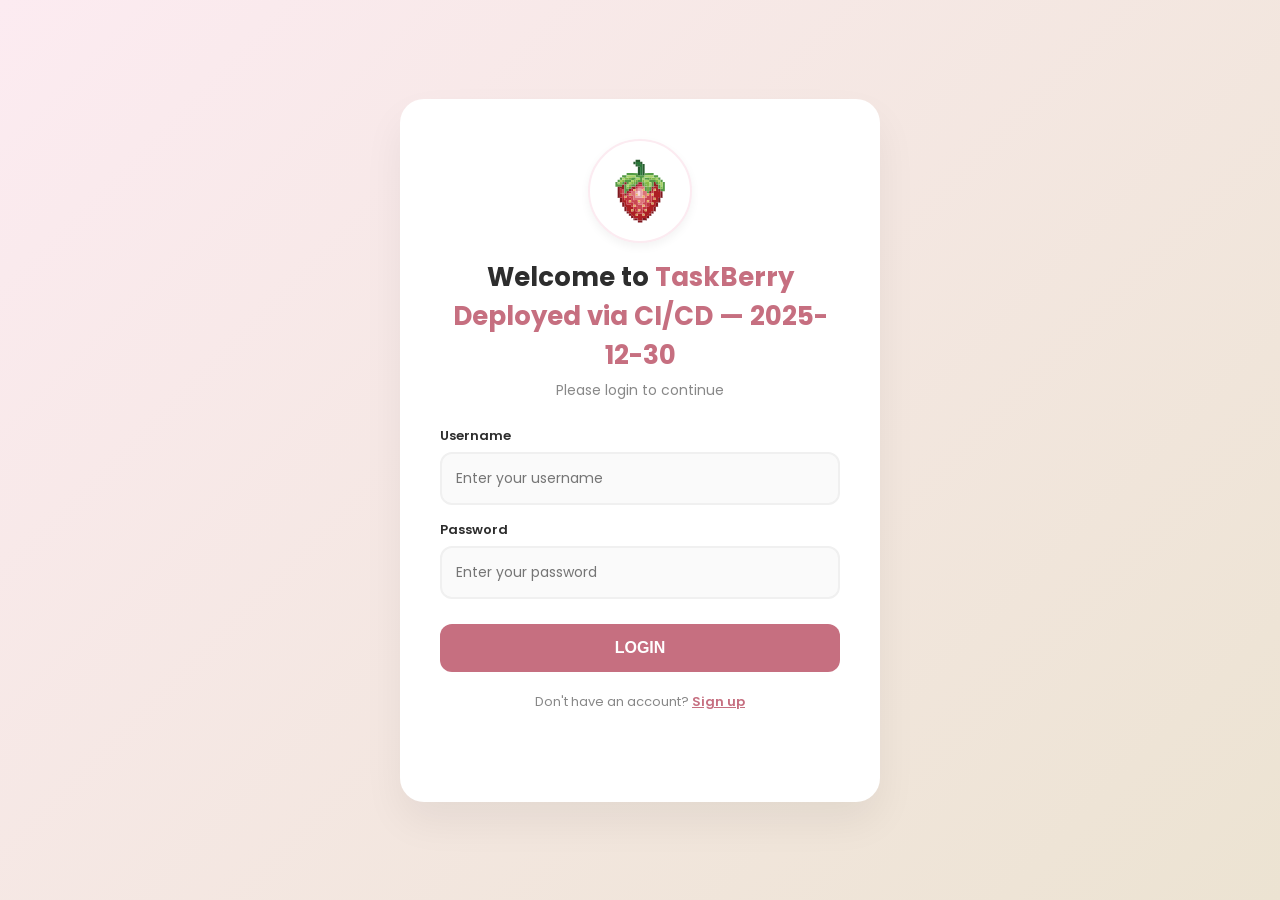
==== frontend/index.html @ b9a4573b "new views" ====
<!DOCTYPE html>
<html lang="en">
<head>
  <meta charset="UTF-8" />
  <meta name="viewport" content="width=device-width, initial-scale=1.0" />
  <title>TaskBerry – Welcome</title>
  <link rel="stylesheet" href="login.css" />
  <link href="https://fonts.googleapis.com/css2?family=Poppins:wght@300;400;500;600;700&display=swap" rel="stylesheet">
</head>

<body>
  
  <div class="login-page">
    
    <div class="login-card">
      
      <div class="login-header">
        <div class="icon-circle">
          <img src="assets/taskberry-logo.svg" alt="TaskBerry Logo" class="user-avatar">
        </div>
        <h2 class="title">Welcome to <span>TaskBerry Deployed via CI/CD — 2025-12-30</span></h2>
        <p id="page-subtitle" class="subtitle">Please login to continue</p>
      </div>

      <div id="login-box" class="form-content">
        <div class="input-group">
          <label> Username</label>
          <input id="username" type="text" placeholder="Enter your username" />
        </div>
        
        <div class="input-group">
          <label>Password</label>
          <input id="password" type="password" placeholder="Enter your password" />
        </div>

        <button onclick="handleLogin()" class="btn-login">LOGIN</button>
        
        <p class="switch-text">
          Don't have an account? 
          <span onclick="toggleForms('register')" class="link-btn">Sign up</span>
        </p>
      </div>

      <div id="register-box" class="form-content hidden">
        <div class="input-group">
          <label>Username</label>
          <input id="reg-username" type="text" placeholder="Choose a username" />
        </div>

        <div class="input-group">
          <label>Email (Optional)</label>
          <input id="reg-email" type="email" placeholder="example@mail.com" />
        </div>
        
        <div class="input-group">
          <label>Password</label>
          <input id="reg-password" type="password" placeholder="Create a password" />
        </div>

        <button onclick="handleRegister()" class="btn-login btn-register">SIGN UP</button>
        
        <p class="switch-text">
          Already have an account? 
          <span onclick="toggleForms('login')" class="link-btn">Login</span>
        </p>
      </div>

      <p id="error" class="error-msg"></p>
      <p id="success" class="success-msg"></p>

    </div>
  </div>

  <script src="config.js"></script>
  <script src="main.js"></script>
</body>
</html>
---- frontend/login.css ----
/* ---------- GLOBAL / VARIABLES ---------- */
:root {
  /* TaskBerry Renk Paleti */
  --bg-gradient-1: #FCEBF1;
  --bg-gradient-2: #ECE3D2;
  --card-bg: #FFFFFF;
  --text-main: #2D2D2D;
  --text-muted: #888888;
  --accent-color: #C66F80;
  --accent-hover: #4A6644;
  --error-color: #e74c3c;
  --success-color: #2ecc71; /* Yeni: Başarı mesajı rengi */
}

body {
  margin: 0;
  padding: 0;
  font-family: "Poppins", sans-serif;
  height: 100vh;
  overflow: hidden;
}

.login-page {
  width: 100%;
  height: 100vh;
  background: linear-gradient(135deg, var(--bg-gradient-1) 0%, var(--bg-gradient-2) 100%);
  display: flex;
  justify-content: center;
  align-items: center;
}

.login-card {
  background: var(--card-bg);
  padding: 40px;
  width: 100%;
  max-width: 400px;
  border-radius: 24px;
  box-shadow: 0 20px 40px rgba(0,0,0,0.06);
  text-align: center;
  position: relative;
  transition: all 0.3s ease;
}

/* Header */
.icon-circle {
  width: 90px;
  height: 90px;
  margin: 0 auto 15px;
  padding: 5px;
  background: white;
  border-radius: 50%;
  box-shadow: 0 4px 10px rgba(0,0,0,0.05);
  border: 2px solid var(--bg-gradient-1);
}

.user-avatar {
  width: 100%;
  height: 100%;
  border-radius: 50%;
  object-fit: cover;
}

.title {
  font-size: 26px;
  font-weight: 700;
  margin: 0;
  color: var(--text-main);
}
.title span { color: var(--accent-color); }

.subtitle {
  margin: 5px 0 25px;
  font-size: 14px;
  color: var(--text-muted);
}

/* Form Inputs */
.input-group {
  text-align: left;
  margin-bottom: 15px;
}

.input-group label {
  display: block;
  margin-bottom: 6px;
  font-size: 13px;
  font-weight: 600;
  color: var(--text-main);
}

.input-group input {
  width: 100%;
  box-sizing: border-box;
  padding: 14px;
  border-radius: 12px;
  border: 2px solid #f0f0f0;
  background: #fafafa;
  font-family: inherit;
  font-size: 14px;
  transition: 0.3s;
}
.input-group input:focus {
  outline: none;
  border-color: var(--accent-color);
  background: white;
}

/* Buttons */
.btn-login {
  width: 100%;
  padding: 15px;
  margin-top: 10px;
  background: var(--accent-color);
  color: white;
  border: none;
  border-radius: 12px;
  font-size: 16px;
  font-weight: 600;
  cursor: pointer;
  transition: 0.3s;
}
.btn-login:hover {
  background: var(--accent-hover);
  transform: translateY(-2px);
  box-shadow: 0 5px 15px rgba(74, 102, 68, 0.2);
}

/* --- YENİ EKLENEN STİLLER --- */

/* Formlar arası geçiş linkleri */
.switch-text {
  margin-top: 20px;
  font-size: 13px;
  color: var(--text-muted);
}
.link-btn {
  color: var(--accent-color);
  font-weight: 600;
  cursor: pointer;
  text-decoration: underline;
}
.link-btn:hover { color: var(--accent-hover); }

/* Gizleme sınıfı */
.hidden {
  display: none;
}

/* Mesajlar */
.error-msg {
  color: var(--error-color);
  margin-top: 15px;
  font-size: 13px;
  font-weight: 500;
  min-height: 20px;
}
.success-msg {
  color: var(--success-color);
  margin-top: 15px;
  font-size: 13px;
  font-weight: 600;
}
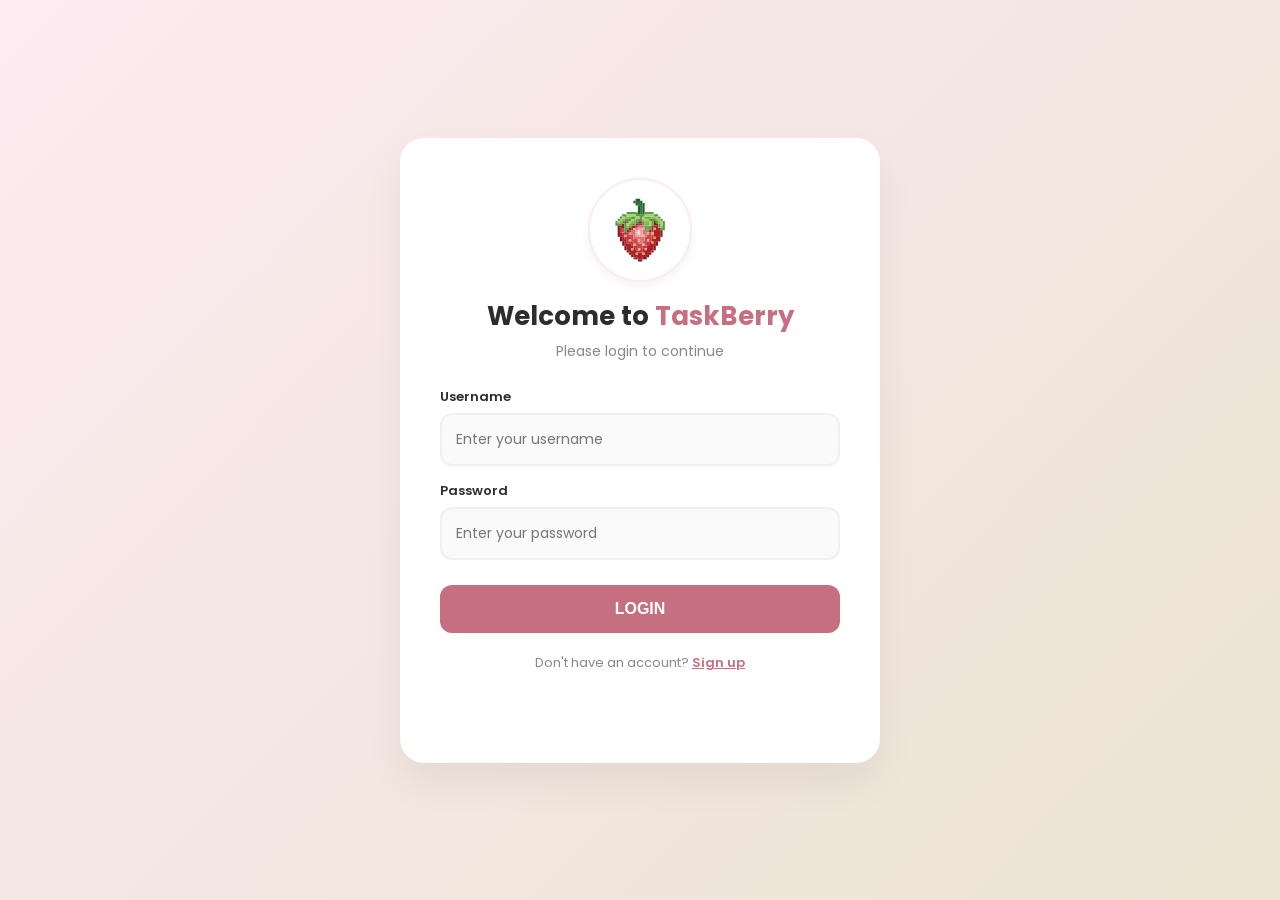
==== commit a66a60a9: "new views" ====
--- a/frontend/index.html
+++ b/frontend/index.html
@@ -18,7 +18,7 @@
         <div class="icon-circle">
           <img src="assets/taskberry-logo.svg" alt="TaskBerry Logo" class="user-avatar">
         </div>
-        <h2 class="title">Welcome to <span>TaskBerry Deployed via CI/CD — 2025-12-30</span></h2>
+        <h2 class="title">Welcome to <span>TaskBerry</span></h2>
         <p id="page-subtitle" class="subtitle">Please login to continue</p>
       </div>
 
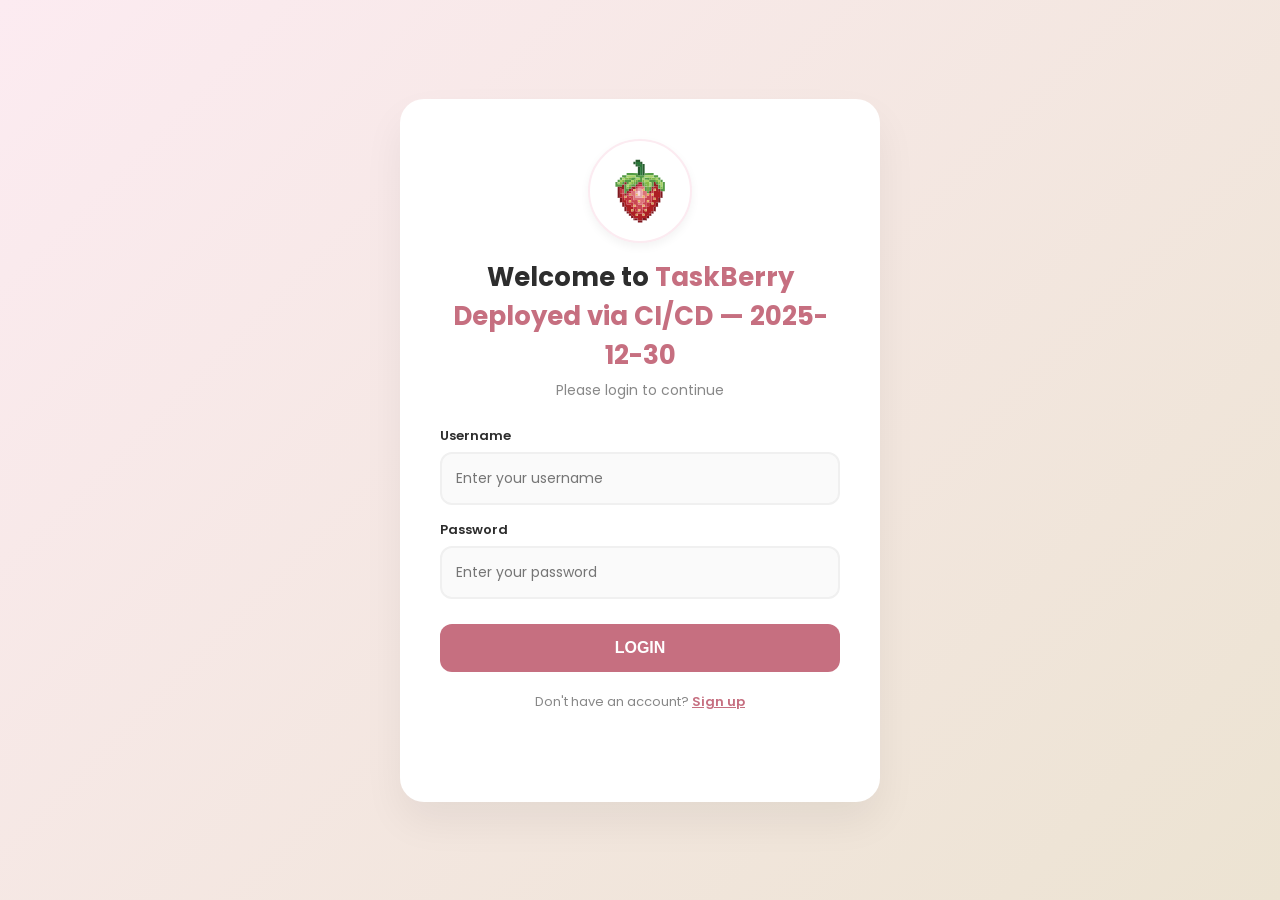
==== commit 5d4a4212: "new feature" ====
--- a/frontend/index.html
+++ b/frontend/index.html
@@ -18,7 +18,7 @@
         <div class="icon-circle">
           <img src="assets/taskberry-logo.svg" alt="TaskBerry Logo" class="user-avatar">
         </div>
-        <h2 class="title">Welcome to <span>TaskBerry</span></h2>
+        <h2 class="title">Welcome to <span>TaskBerry Deployed via CI/CD — 2025-12-30</span></h2>
         <p id="page-subtitle" class="subtitle">Please login to continue</p>
       </div>
 
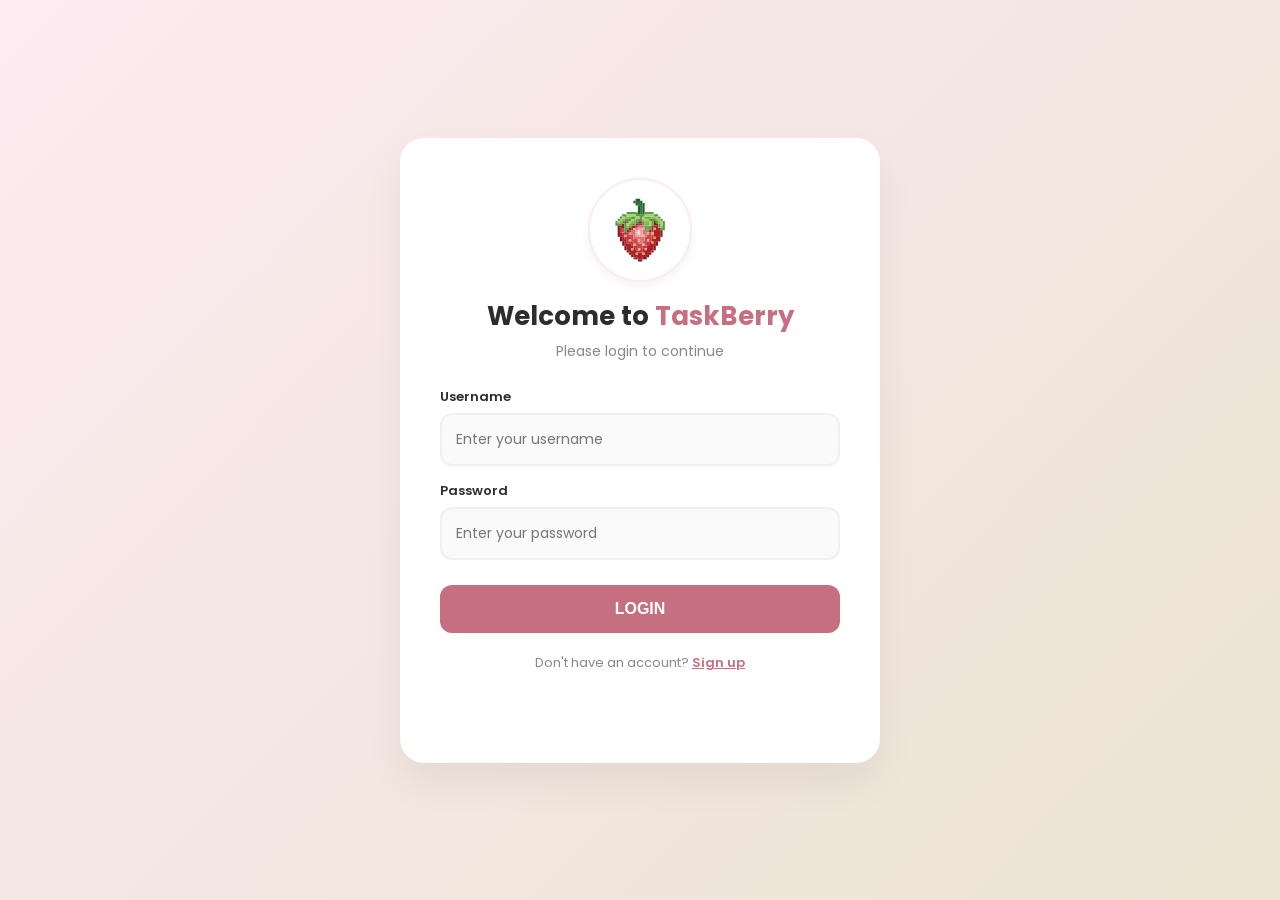
==== commit b689a510: "new views" ====
--- a/frontend/index.html
+++ b/frontend/index.html
@@ -18,7 +18,7 @@
         <div class="icon-circle">
           <img src="assets/taskberry-logo.svg" alt="TaskBerry Logo" class="user-avatar">
         </div>
-        <h2 class="title">Welcome to <span>TaskBerry Deployed via CI/CD — 2025-12-30</span></h2>
+        <h2 class="title">Welcome to <span>TaskBerry</span></h2>
         <p id="page-subtitle" class="subtitle">Please login to continue</p>
       </div>
 
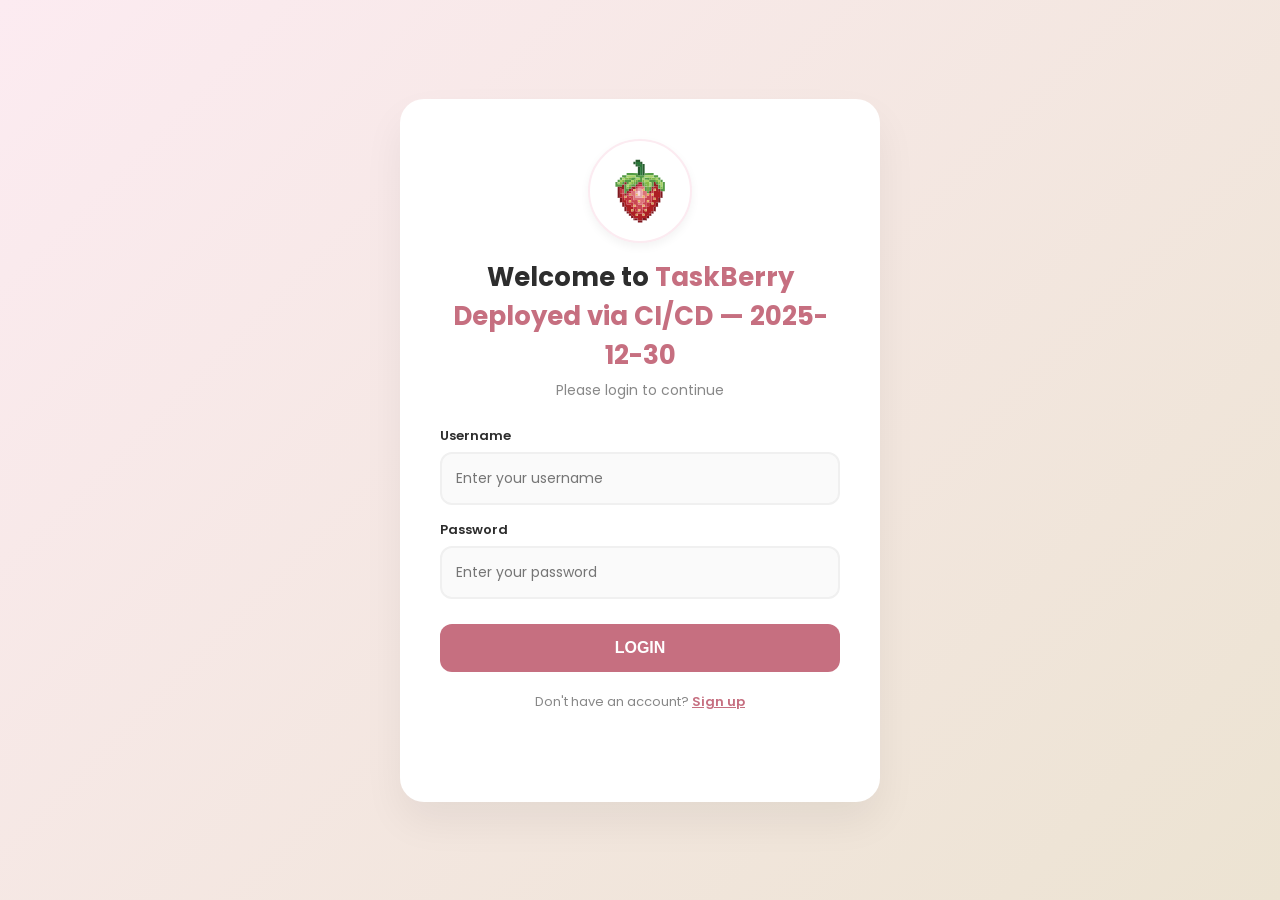
==== commit 62fff311: "new features" ====
--- a/frontend/index.html
+++ b/frontend/index.html
@@ -18,7 +18,7 @@
         <div class="icon-circle">
           <img src="assets/taskberry-logo.svg" alt="TaskBerry Logo" class="user-avatar">
         </div>
-        <h2 class="title">Welcome to <span>TaskBerry</span></h2>
+        <h2 class="title">Welcome to <span>TaskBerry Deployed via CI/CD — 2025-12-30</span></h2>
         <p id="page-subtitle" class="subtitle">Please login to continue</p>
       </div>
 
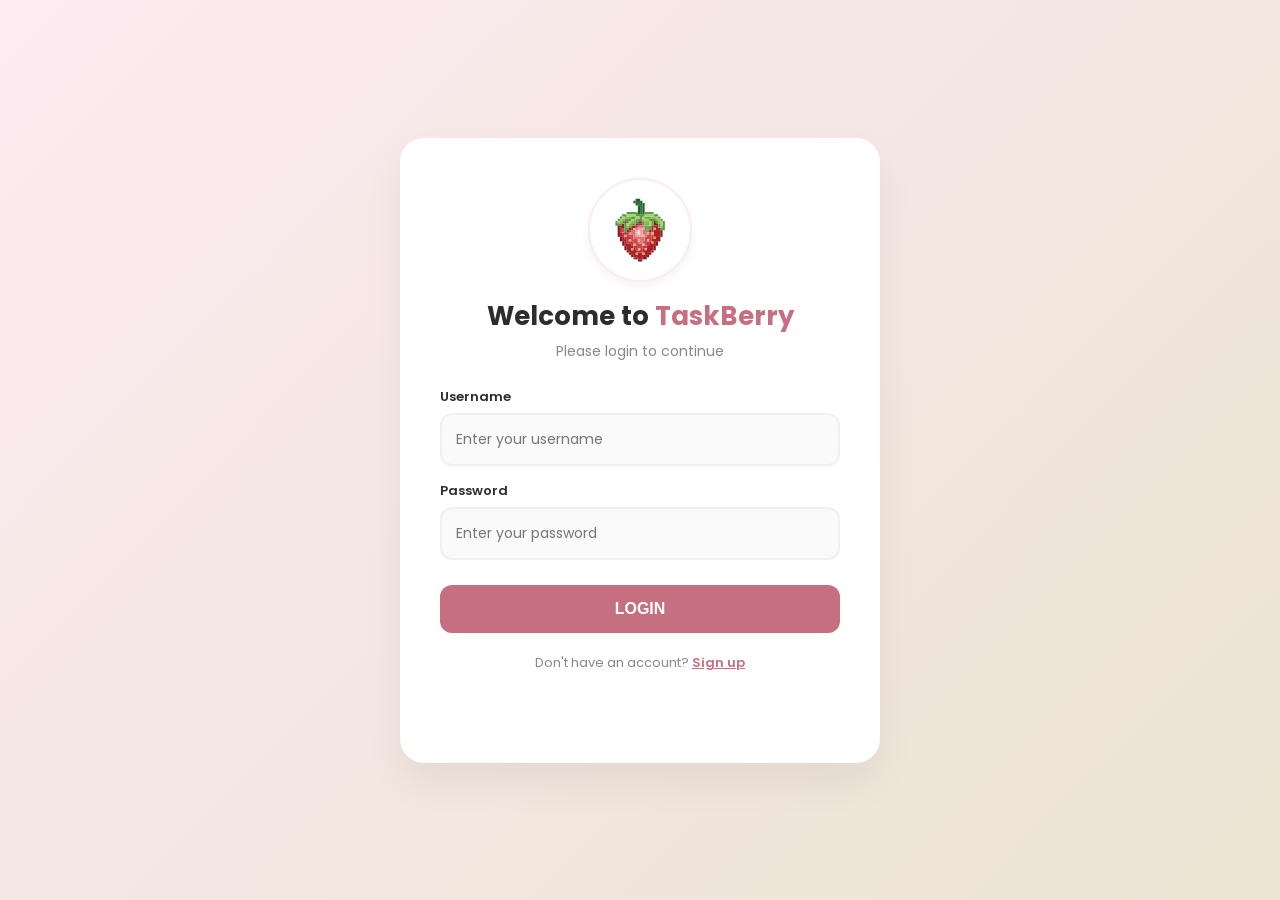
==== commit 66fe7cb1: "new features" ====
--- a/frontend/index.html
+++ b/frontend/index.html
@@ -18,7 +18,7 @@
         <div class="icon-circle">
           <img src="assets/taskberry-logo.svg" alt="TaskBerry Logo" class="user-avatar">
         </div>
-        <h2 class="title">Welcome to <span>TaskBerry Deployed via CI/CD — 2025-12-30</span></h2>
+        <h2 class="title">Welcome to <span>TaskBerry</span></h2>
         <p id="page-subtitle" class="subtitle">Please login to continue</p>
       </div>
 
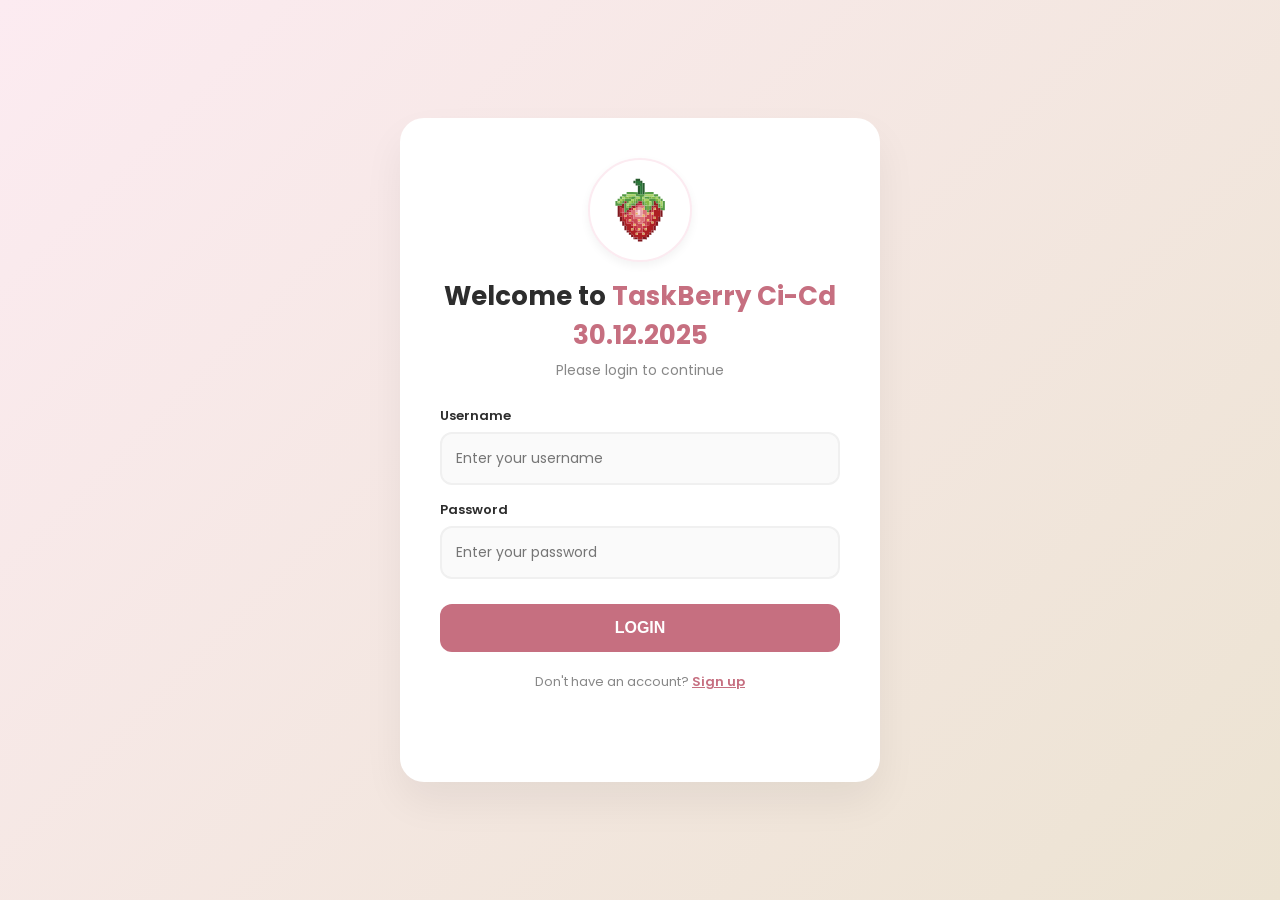
==== commit fa9e8b6b: "new date" ====
--- a/frontend/index.html
+++ b/frontend/index.html
@@ -18,7 +18,7 @@
         <div class="icon-circle">
           <img src="assets/taskberry-logo.svg" alt="TaskBerry Logo" class="user-avatar">
         </div>
-        <h2 class="title">Welcome to <span>TaskBerry</span></h2>
+        <h2 class="title">Welcome to <span>TaskBerry Ci-Cd 30.12.2025</span></h2>
         <p id="page-subtitle" class="subtitle">Please login to continue</p>
       </div>
 
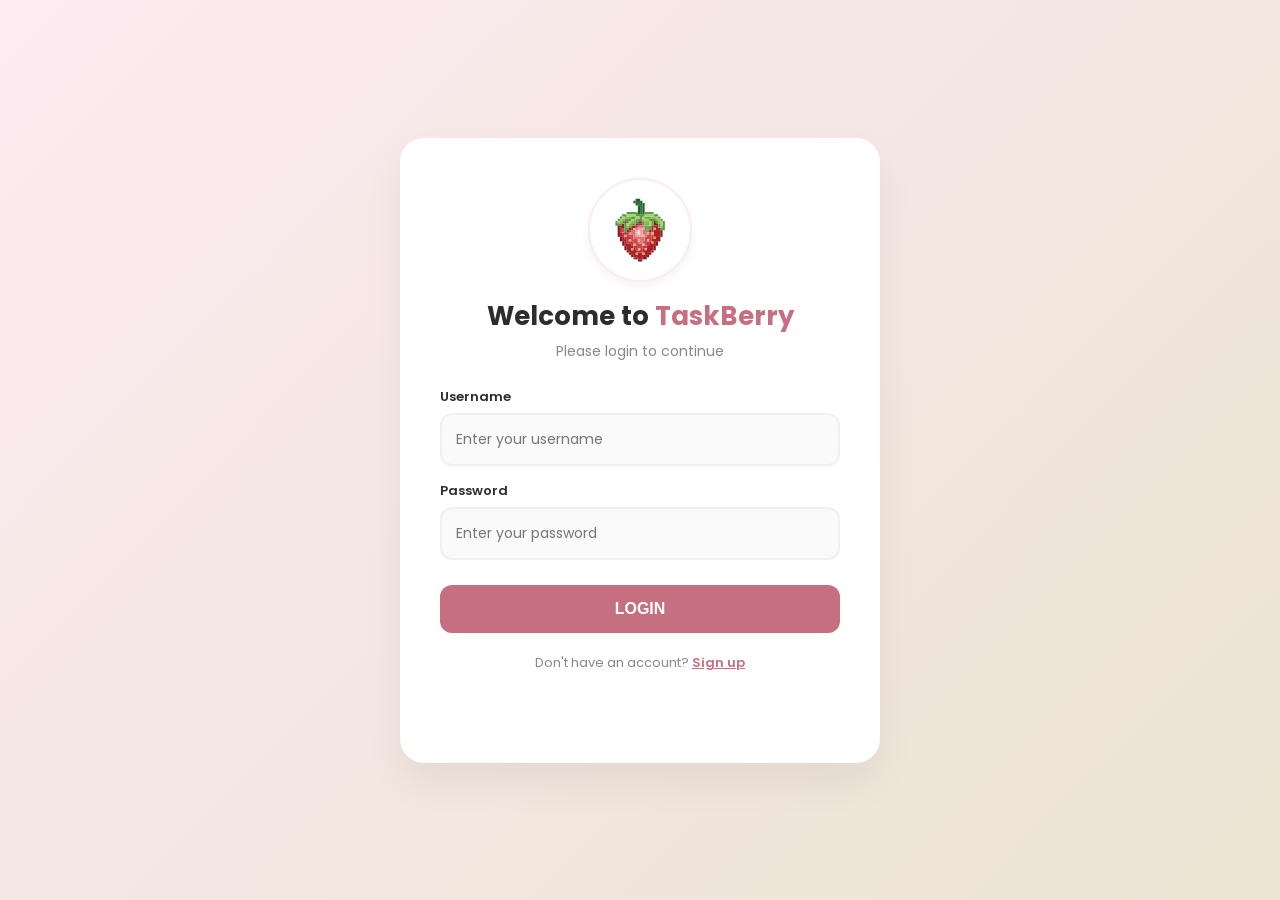
==== commit efa9f8c6: "fixed" ====
--- a/frontend/index.html
+++ b/frontend/index.html
@@ -18,7 +18,7 @@
         <div class="icon-circle">
           <img src="assets/taskberry-logo.svg" alt="TaskBerry Logo" class="user-avatar">
         </div>
-        <h2 class="title">Welcome to <span>TaskBerry Ci-Cd 30.12.2025</span></h2>
+        <h2 class="title">Welcome to <span>TaskBerry</span></h2>
         <p id="page-subtitle" class="subtitle">Please login to continue</p>
       </div>
 
